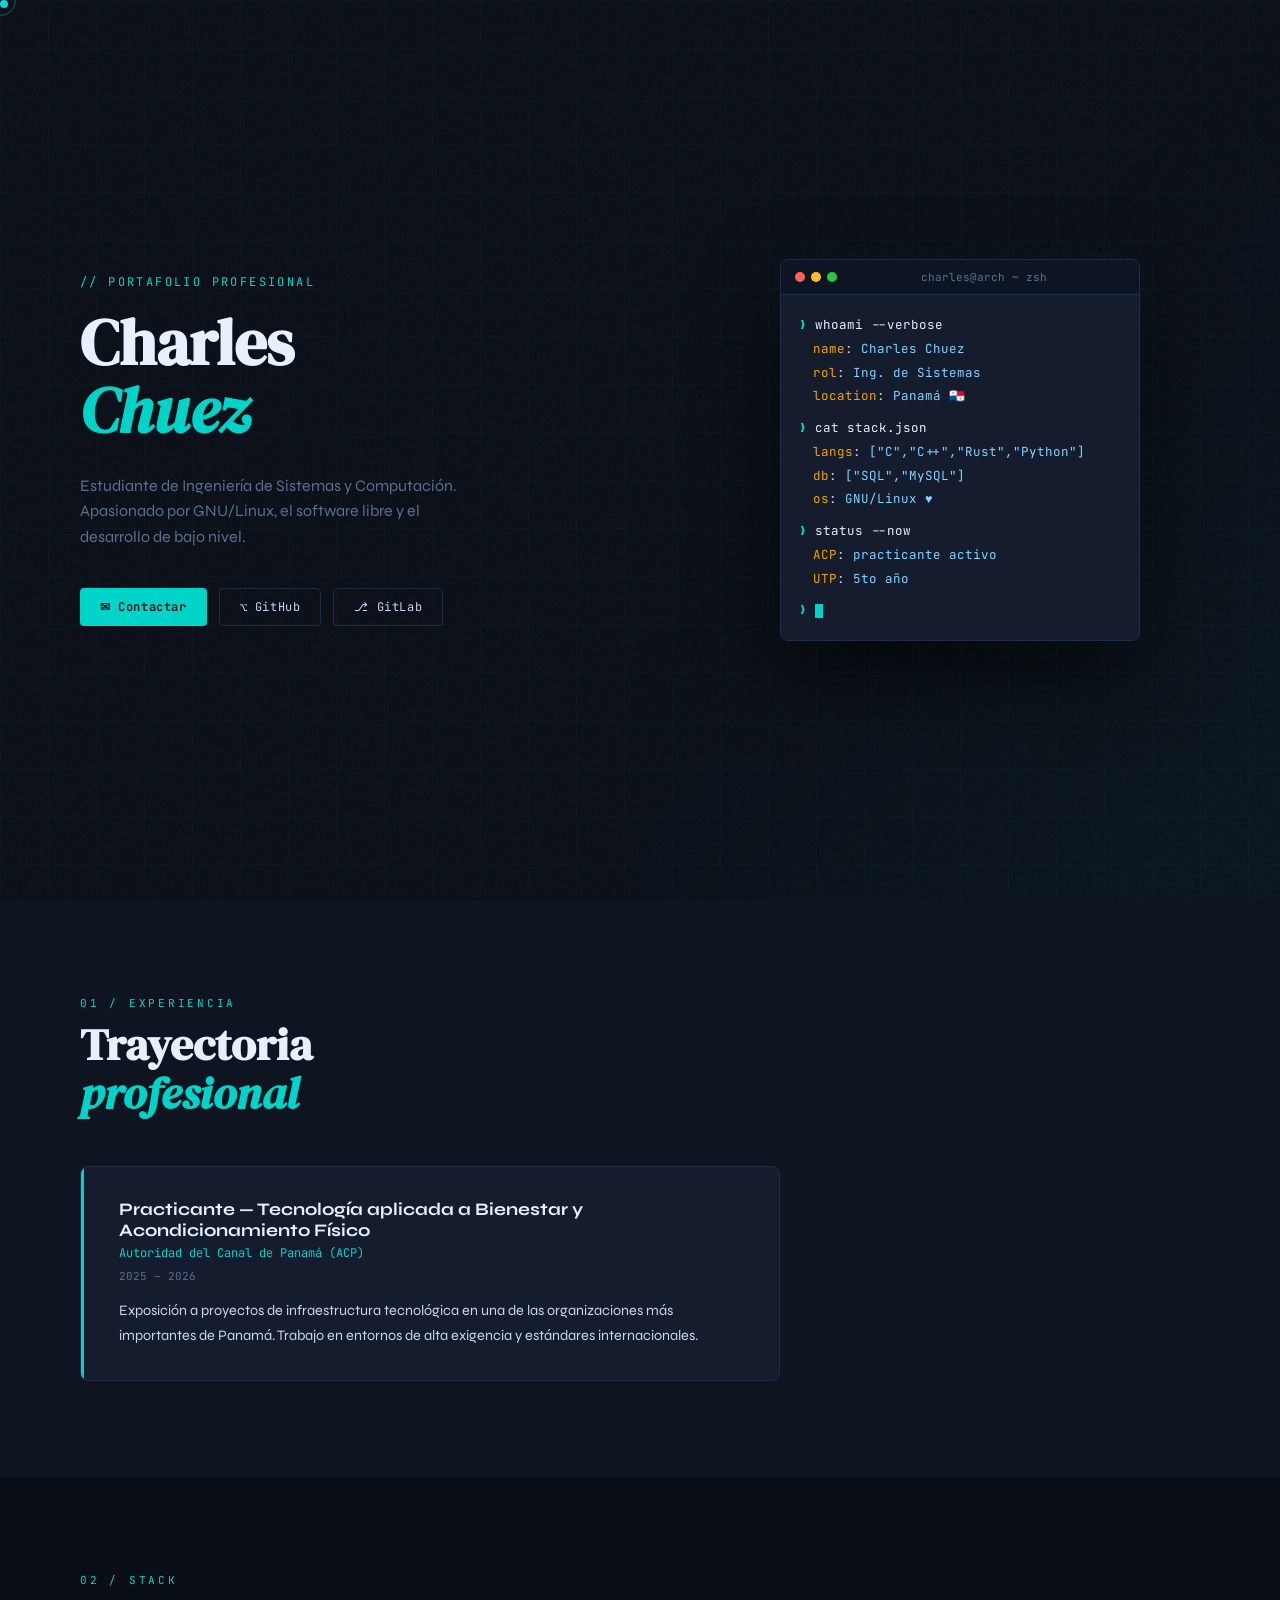
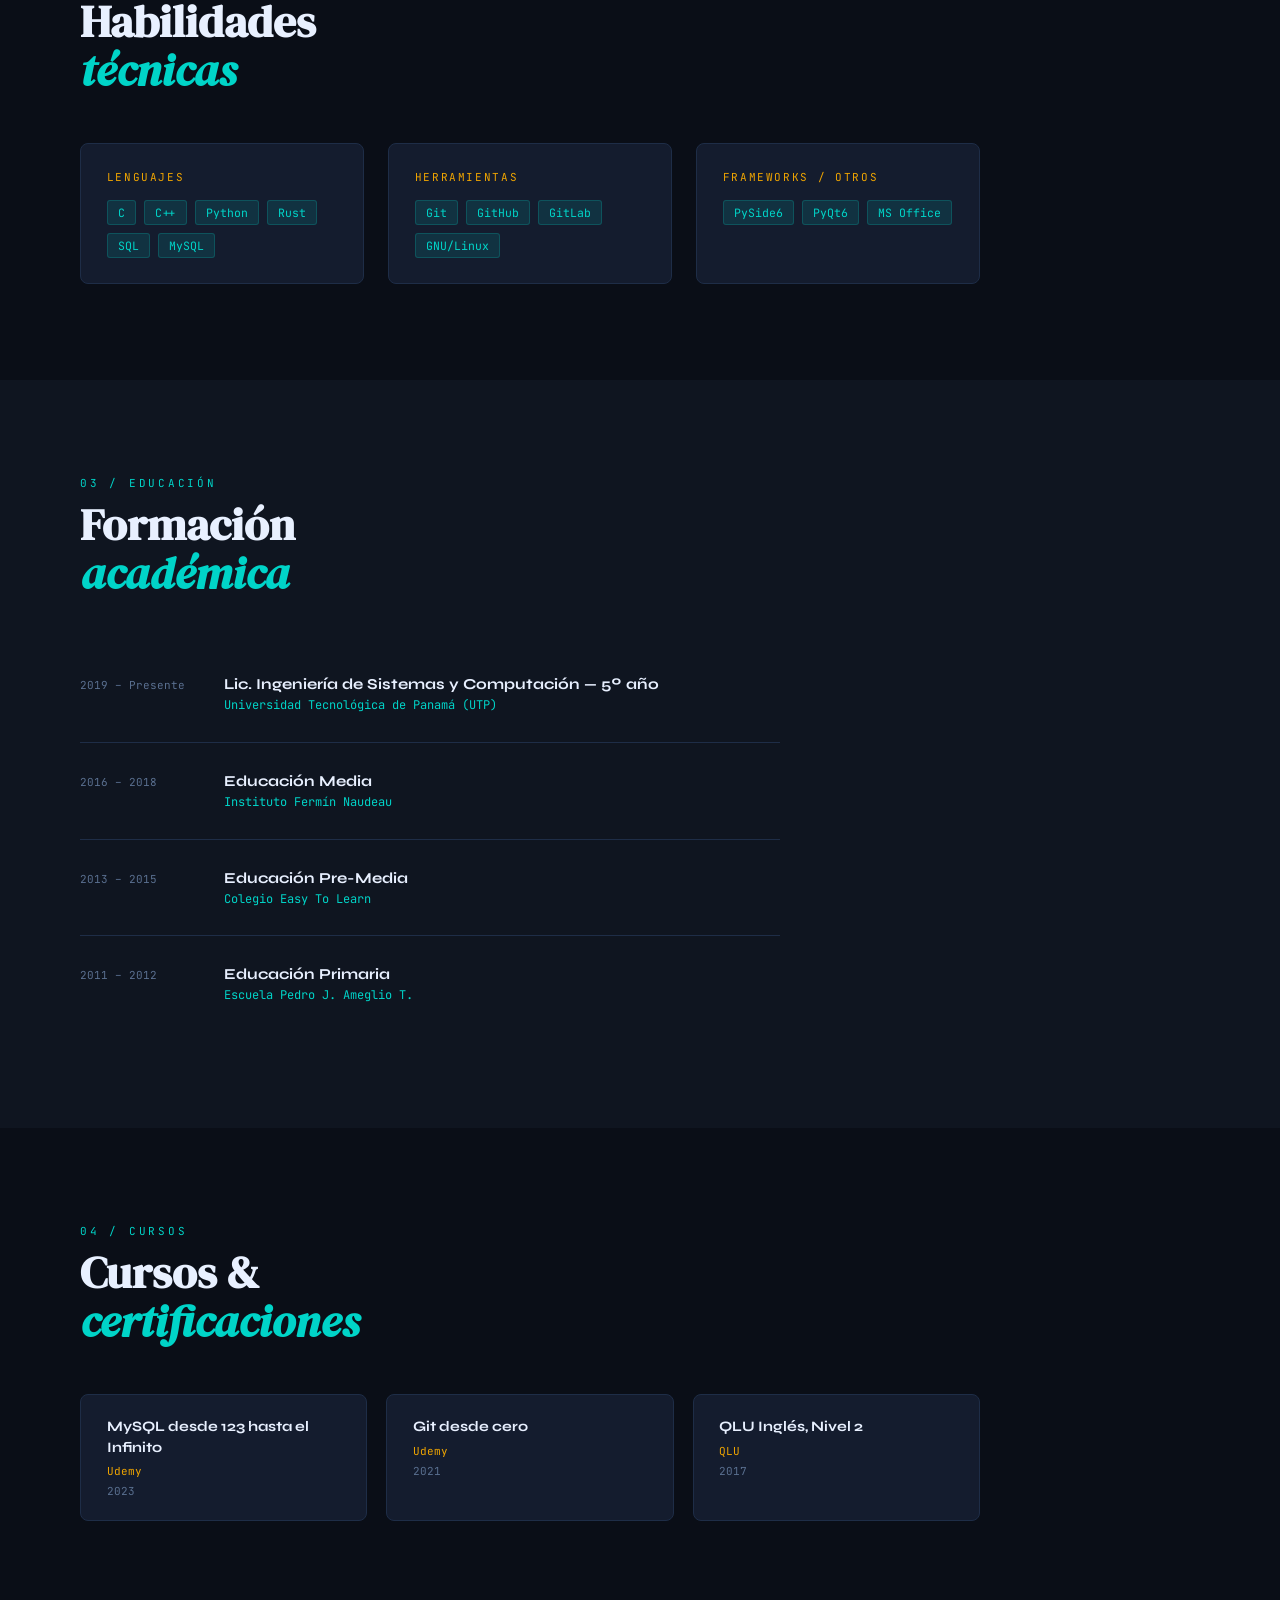
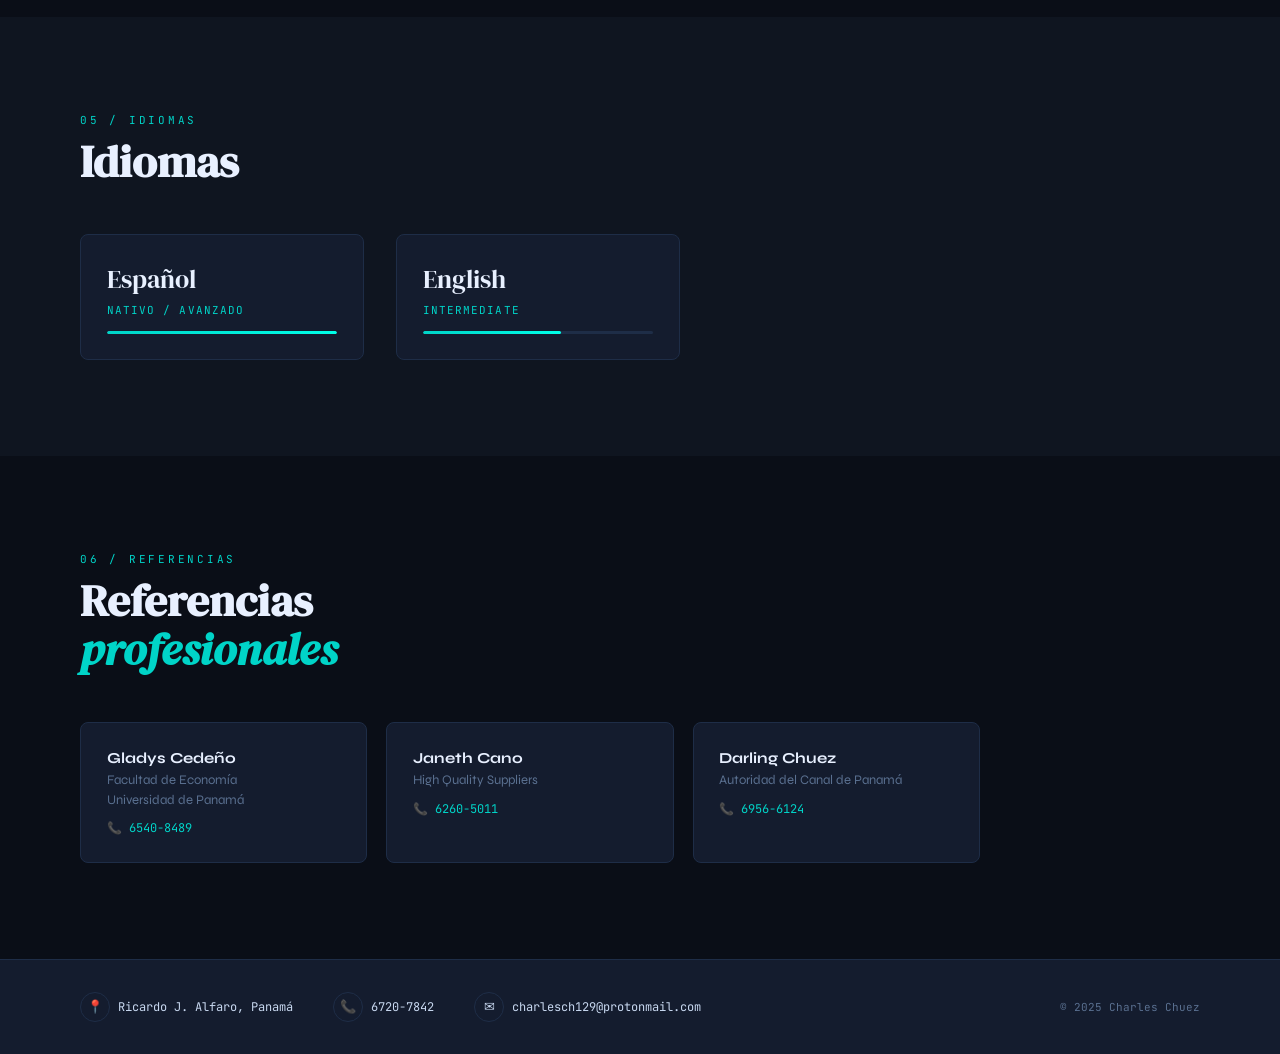
==== charles_chuez_cv.html @ bd50f066 "First commit with page completed in spanish" ====
<!DOCTYPE html>
<html lang="es">
<head>
  <meta charset="UTF-8" />
  <meta name="viewport" content="width=device-width, initial-scale=1.0"/>
  <title>Charles Chuez — Ingeniería de Sistemas</title>
  <link rel="preconnect" href="https://fonts.googleapis.com">
  <link href="https://fonts.googleapis.com/css2?family=DM+Serif+Display:ital@0;1&family=JetBrains+Mono:wght@300;400;600&family=Syne:wght@400;700;800&display=swap" rel="stylesheet">
  <style>
    :root {
      --bg: #0a0e17;
      --bg2: #0f1520;
      --surface: #141c2e;
      --border: #1e2d47;
      --cyan: #00d4c8;
      --cyan-dim: rgba(0, 212, 200, 0.12);
      --amber: #f0a500;
      --text: #c8d8f0;
      --text-dim: #5a7090;
      --white: #e8f0ff;
    }

    *, *::before, *::after { box-sizing: border-box; margin: 0; padding: 0; }

    html { scroll-behavior: smooth; }

    body {
      background: var(--bg);
      color: var(--text);
      font-family: 'Syne', sans-serif;
      overflow-x: hidden;
      cursor: none;
    }

    /* CUSTOM CURSOR */
    .cursor {
      position: fixed;
      width: 8px; height: 8px;
      background: var(--cyan);
      border-radius: 50%;
      pointer-events: none;
      z-index: 9999;
      transition: transform 0.1s;
      mix-blend-mode: screen;
    }
    .cursor-ring {
      position: fixed;
      width: 32px; height: 32px;
      border: 1px solid rgba(0,212,200,0.4);
      border-radius: 50%;
      pointer-events: none;
      z-index: 9998;
      transition: transform 0.18s ease, width 0.2s, height 0.2s;
      transform: translate(-50%, -50%);
    }

    /* NOISE OVERLAY */
    body::before {
      content: '';
      position: fixed;
      inset: 0;
      background-image: url("data:image/svg+xml,%3Csvg viewBox='0 0 256 256' xmlns='http://www.w3.org/2000/svg'%3E%3Cfilter id='noise'%3E%3CfeTurbulence type='fractalNoise' baseFrequency='0.9' numOctaves='4' stitchTiles='stitch'/%3E%3C/filter%3E%3Crect width='100%25' height='100%25' filter='url(%23noise)' opacity='0.035'/%3E%3C/svg%3E");
      pointer-events: none;
      z-index: 0;
    }

    /* GRID BG */
    body::after {
      content: '';
      position: fixed;
      inset: 0;
      background-image:
        linear-gradient(rgba(0,212,200,0.03) 1px, transparent 1px),
        linear-gradient(90deg, rgba(0,212,200,0.03) 1px, transparent 1px);
      background-size: 48px 48px;
      pointer-events: none;
      z-index: 0;
    }

    /* LAYOUT */
    .page { position: relative; z-index: 1; }

    /* HERO */
    .hero {
      min-height: 100vh;
      display: grid;
      grid-template-columns: 1fr 1fr;
      position: relative;
      overflow: hidden;
    }

    .hero-left {
      padding: 5rem 3rem 5rem 5rem;
      display: flex;
      flex-direction: column;
      justify-content: center;
      position: relative;
    }

    .hero-right {
      position: relative;
      display: flex;
      align-items: center;
      justify-content: center;
    }

    .hero-right::before {
      content: '';
      position: absolute;
      inset: 0;
      background: linear-gradient(135deg, transparent 40%, rgba(0,212,200,0.04) 100%);
    }

    /* terminal block */
    .terminal {
      width: 360px;
      background: var(--surface);
      border: 1px solid var(--border);
      border-radius: 8px;
      box-shadow: 0 32px 80px rgba(0,0,0,0.6), 0 0 40px rgba(0,212,200,0.06);
      overflow: hidden;
      animation: floatUp 0.8s ease both;
      animation-delay: 0.6s;
      opacity: 0;
    }

    @keyframes floatUp {
      from { opacity: 0; transform: translateY(24px); }
      to   { opacity: 1; transform: translateY(0); }
    }

    .terminal-bar {
      background: #0d1525;
      padding: 10px 14px;
      display: flex;
      gap: 6px;
      align-items: center;
      border-bottom: 1px solid var(--border);
    }
    .dot { width: 10px; height: 10px; border-radius: 50%; }
    .dot-r { background: #ff5f56; }
    .dot-y { background: #ffbd2e; }
    .dot-g { background: #27c93f; }
    .terminal-title {
      font-family: 'JetBrains Mono', monospace;
      font-size: 11px;
      color: var(--text-dim);
      margin-left: auto;
      margin-right: auto;
    }

    .terminal-body {
      padding: 18px;
      font-family: 'JetBrains Mono', monospace;
      font-size: 12.5px;
      line-height: 1.9;
    }

    .t-prompt { color: var(--cyan); }
    .t-cmd    { color: var(--white); }
    .t-out    { color: var(--text); padding-left: 14px; }
    .t-key    { color: var(--amber); }
    .t-val    { color: #80d4ff; }
    .t-blank  { height: 8px; }
    .blink {
      display: inline-block;
      width: 8px; height: 14px;
      background: var(--cyan);
      vertical-align: middle;
      animation: blink 1s step-end infinite;
    }
    @keyframes blink { 50% { opacity: 0; } }

    /* HERO TEXT */
    .eyebrow {
      font-family: 'JetBrains Mono', monospace;
      font-size: 12px;
      letter-spacing: 0.2em;
      color: var(--cyan);
      text-transform: uppercase;
      margin-bottom: 1.2rem;
      opacity: 0;
      animation: fadeIn 0.6s ease both;
      animation-delay: 0.1s;
    }

    @keyframes fadeIn {
      from { opacity: 0; transform: translateY(10px); }
      to   { opacity: 1; transform: translateY(0); }
    }

    h1 {
      font-family: 'DM Serif Display', serif;
      font-size: clamp(3.2rem, 5vw, 5rem);
      line-height: 1.05;
      color: var(--white);
      margin-bottom: 0.4rem;
      opacity: 0;
      animation: fadeIn 0.6s ease both;
      animation-delay: 0.2s;
    }

    h1 em {
      font-style: italic;
      color: var(--cyan);
    }

    .hero-tagline {
      font-size: 1rem;
      color: var(--text-dim);
      margin: 1.4rem 0 2.4rem;
      line-height: 1.6;
      max-width: 380px;
      opacity: 0;
      animation: fadeIn 0.6s ease both;
      animation-delay: 0.35s;
    }

    .hero-links {
      display: flex;
      gap: 12px;
      flex-wrap: wrap;
      opacity: 0;
      animation: fadeIn 0.6s ease both;
      animation-delay: 0.5s;
    }

    .btn {
      display: inline-flex;
      align-items: center;
      gap: 7px;
      padding: 10px 20px;
      border-radius: 4px;
      font-family: 'JetBrains Mono', monospace;
      font-size: 12px;
      letter-spacing: 0.05em;
      text-decoration: none;
      transition: all 0.2s;
    }

    .btn-primary {
      background: var(--cyan);
      color: var(--bg);
      font-weight: 600;
    }
    .btn-primary:hover { background: #00ffe8; box-shadow: 0 0 20px rgba(0,212,200,0.4); }

    .btn-ghost {
      border: 1px solid var(--border);
      color: var(--text);
    }
    .btn-ghost:hover { border-color: var(--cyan); color: var(--cyan); }

    /* DIAGONAL DIVIDER */
    .divider {
      width: 100%;
      height: 80px;
      overflow: hidden;
      position: relative;
      z-index: 1;
    }
    .divider svg { display: block; width: 100%; height: 100%; }

    /* SECTIONS */
    section {
      padding: 6rem 5rem;
      position: relative;
      z-index: 1;
    }

    .section-label {
      font-family: 'JetBrains Mono', monospace;
      font-size: 11px;
      letter-spacing: 0.25em;
      color: var(--cyan);
      text-transform: uppercase;
      margin-bottom: 0.6rem;
    }

    .section-title {
      font-family: 'DM Serif Display', serif;
      font-size: clamp(2rem, 3.5vw, 2.8rem);
      color: var(--white);
      margin-bottom: 3rem;
      line-height: 1.1;
    }

    /* EXPERIENCE */
    #experiencia { background: var(--bg2); }

    .exp-card {
      border: 1px solid var(--border);
      border-radius: 8px;
      padding: 2rem 2.4rem;
      background: var(--surface);
      position: relative;
      overflow: hidden;
      transition: border-color 0.3s, transform 0.3s;
      max-width: 700px;
    }
    .exp-card::before {
      content: '';
      position: absolute;
      left: 0; top: 0; bottom: 0;
      width: 3px;
      background: var(--cyan);
    }
    .exp-card:hover {
      border-color: var(--cyan);
      transform: translateX(4px);
    }
    .exp-role {
      font-family: 'Syne', sans-serif;
      font-weight: 700;
      font-size: 1.1rem;
      color: var(--white);
      margin-bottom: 4px;
    }
    .exp-company {
      font-family: 'JetBrains Mono', monospace;
      font-size: 12px;
      color: var(--cyan);
      margin-bottom: 8px;
    }
    .exp-date {
      font-family: 'JetBrains Mono', monospace;
      font-size: 11px;
      color: var(--text-dim);
      margin-bottom: 1rem;
    }
    .exp-desc {
      font-size: 0.9rem;
      color: var(--text);
      line-height: 1.7;
    }

    /* SKILLS */
    #habilidades { background: var(--bg); }

    .skills-grid {
      display: grid;
      grid-template-columns: repeat(3, 1fr);
      gap: 1.5rem;
      max-width: 900px;
    }

    .skill-group {
      border: 1px solid var(--border);
      border-radius: 8px;
      padding: 1.6rem;
      background: var(--surface);
      transition: border-color 0.3s;
    }
    .skill-group:hover { border-color: var(--cyan); }

    .skill-group-title {
      font-family: 'JetBrains Mono', monospace;
      font-size: 11px;
      letter-spacing: 0.15em;
      color: var(--amber);
      text-transform: uppercase;
      margin-bottom: 1rem;
    }

    .skill-tags {
      display: flex;
      flex-wrap: wrap;
      gap: 8px;
    }

    .tag {
      font-family: 'JetBrains Mono', monospace;
      font-size: 11.5px;
      padding: 4px 10px;
      background: var(--cyan-dim);
      border: 1px solid rgba(0,212,200,0.2);
      border-radius: 3px;
      color: var(--cyan);
    }

    /* FORMACION */
    #formacion { background: var(--bg2); }

    .edu-timeline { max-width: 700px; }

    .edu-item {
      display: grid;
      grid-template-columns: 120px 1fr;
      gap: 1.5rem;
      padding: 1.8rem 0;
      border-bottom: 1px solid var(--border);
      align-items: start;
    }
    .edu-item:last-child { border-bottom: none; }

    .edu-year {
      font-family: 'JetBrains Mono', monospace;
      font-size: 11px;
      color: var(--text-dim);
      padding-top: 3px;
    }

    .edu-degree {
      font-weight: 700;
      color: var(--white);
      font-size: 0.95rem;
      margin-bottom: 4px;
    }

    .edu-school {
      font-family: 'JetBrains Mono', monospace;
      font-size: 12px;
      color: var(--cyan);
    }

    /* CERTS */
    #certificaciones { background: var(--bg); }

    .certs-grid {
      display: grid;
      grid-template-columns: repeat(auto-fill, minmax(260px, 1fr));
      gap: 1.2rem;
      max-width: 900px;
    }

    .cert-card {
      padding: 1.4rem 1.6rem;
      border: 1px solid var(--border);
      border-radius: 8px;
      background: var(--surface);
      display: flex;
      flex-direction: column;
      gap: 6px;
      transition: border-color 0.3s, transform 0.2s;
    }
    .cert-card:hover { border-color: var(--amber); transform: translateY(-3px); }

    .cert-name {
      font-size: 0.9rem;
      color: var(--white);
      font-weight: 700;
      line-height: 1.4;
    }
    .cert-platform {
      font-family: 'JetBrains Mono', monospace;
      font-size: 11px;
      color: var(--amber);
    }
    .cert-year {
      font-family: 'JetBrains Mono', monospace;
      font-size: 11px;
      color: var(--text-dim);
    }

    /* IDIOMAS */
    #idiomas { background: var(--bg2); }

    .lang-grid {
      display: flex;
      gap: 2rem;
      max-width: 600px;
    }

    .lang-item {
      flex: 1;
      border: 1px solid var(--border);
      border-radius: 8px;
      padding: 1.6rem;
      background: var(--surface);
    }

    .lang-name {
      font-family: 'DM Serif Display', serif;
      font-size: 1.6rem;
      color: var(--white);
      margin-bottom: 6px;
    }

    .lang-level {
      font-family: 'JetBrains Mono', monospace;
      font-size: 11px;
      color: var(--cyan);
      text-transform: uppercase;
      letter-spacing: 0.1em;
    }

    .lang-bar {
      margin-top: 14px;
      height: 3px;
      background: var(--border);
      border-radius: 2px;
      overflow: hidden;
    }
    .lang-fill {
      height: 100%;
      background: linear-gradient(90deg, var(--cyan), #00ffe8);
      border-radius: 2px;
      transition: width 1.2s cubic-bezier(0.4,0,0.2,1);
    }

    /* REFERENCIAS */
    #referencias { background: var(--bg); }

    .refs-grid {
      display: grid;
      grid-template-columns: repeat(3, 1fr);
      gap: 1.2rem;
      max-width: 900px;
    }

    .ref-card {
      padding: 1.6rem;
      border: 1px solid var(--border);
      border-radius: 8px;
      background: var(--surface);
    }

    .ref-name {
      font-weight: 700;
      color: var(--white);
      font-size: 0.95rem;
      margin-bottom: 4px;
    }
    .ref-org {
      font-size: 0.82rem;
      color: var(--text-dim);
      line-height: 1.5;
      margin-bottom: 10px;
    }
    .ref-phone {
      font-family: 'JetBrains Mono', monospace;
      font-size: 12px;
      color: var(--cyan);
    }

    /* CONTACT BAR */
    .contact-bar {
      background: var(--surface);
      border-top: 1px solid var(--border);
      padding: 2rem 5rem;
      display: flex;
      align-items: center;
      justify-content: space-between;
      flex-wrap: wrap;
      gap: 1rem;
      position: relative;
      z-index: 1;
    }

    .contact-items {
      display: flex;
      gap: 2.5rem;
      flex-wrap: wrap;
    }

    .contact-item {
      display: flex;
      align-items: center;
      gap: 8px;
    }
    .contact-icon {
      width: 30px; height: 30px;
      border: 1px solid var(--border);
      border-radius: 50%;
      display: flex; align-items: center; justify-content: center;
      font-size: 13px;
    }
    .contact-text {
      font-family: 'JetBrains Mono', monospace;
      font-size: 12px;
      color: var(--text);
    }
    .contact-text a {
      color: inherit;
      text-decoration: none;
    }
    .contact-text a:hover { color: var(--cyan); }

    .copy {
      font-family: 'JetBrains Mono', monospace;
      font-size: 11px;
      color: var(--text-dim);
    }

    /* SCROLL ANIMATION */
    .reveal {
      opacity: 0;
      transform: translateY(24px);
      transition: opacity 0.6s ease, transform 0.6s ease;
    }
    .reveal.visible {
      opacity: 1;
      transform: none;
    }

    /* RESPONSIVE */
    @media (max-width: 900px) {
      .hero { grid-template-columns: 1fr; }
      .hero-right { display: none; }
      .hero-left { padding: 5rem 2rem; }
      section { padding: 4rem 2rem; }
      .skills-grid { grid-template-columns: 1fr 1fr; }
      .refs-grid { grid-template-columns: 1fr; }
      .contact-bar { padding: 2rem; }
    }
    @media (max-width: 600px) {
      .skills-grid { grid-template-columns: 1fr; }
      .lang-grid { flex-direction: column; }
      .edu-item { grid-template-columns: 1fr; gap: 0.5rem; }
    }
  </style>
</head>
<body>
  <div class="cursor" id="cursor"></div>
  <div class="cursor-ring" id="cursorRing"></div>

  <div class="page">

    <!-- HERO -->
    <div class="hero">
      <div class="hero-left">
        <p class="eyebrow">// portafolio profesional</p>
        <h1>Charles<br><em>Chuez</em></h1>
        <p class="hero-tagline">
          Estudiante de Ingeniería de Sistemas y Computación.
          Apasionado por GNU/Linux, el software libre y el desarrollo de bajo nivel.
        </p>
        <div class="hero-links">
          <a href="mailto:charlesch129@protonmail.com" class="btn btn-primary">✉ Contactar</a>
          <a href="https://github.com/Phoenix1209" target="_blank" class="btn btn-ghost">⌥ GitHub</a>
          <a href="https://gitlab.com/Phoenix1209" target="_blank" class="btn btn-ghost">⎇ GitLab</a>
        </div>
      </div>
      <div class="hero-right">
        <div class="terminal">
          <div class="terminal-bar">
            <span class="dot dot-r"></span>
            <span class="dot dot-y"></span>
            <span class="dot dot-g"></span>
            <span class="terminal-title">charles@arch ~ zsh</span>
          </div>
          <div class="terminal-body">
            <div><span class="t-prompt">❯ </span><span class="t-cmd">whoami --verbose</span></div>
            <div class="t-out"><span class="t-key">name</span>: <span class="t-val">Charles Chuez</span></div>
            <div class="t-out"><span class="t-key">rol</span>: <span class="t-val">Ing. de Sistemas</span></div>
            <div class="t-out"><span class="t-key">location</span>: <span class="t-val">Panamá 🇵🇦</span></div>
            <div class="t-blank"></div>
            <div><span class="t-prompt">❯ </span><span class="t-cmd">cat stack.json</span></div>
            <div class="t-out"><span class="t-key">langs</span>: <span class="t-val">["C","C++","Rust","Python"]</span></div>
            <div class="t-out"><span class="t-key">db</span>: <span class="t-val">["SQL","MySQL"]</span></div>
            <div class="t-out"><span class="t-key">os</span>: <span class="t-val">GNU/Linux ♥</span></div>
            <div class="t-blank"></div>
            <div><span class="t-prompt">❯ </span><span class="t-cmd">status --now</span></div>
            <div class="t-out"><span class="t-key">ACP</span>: <span class="t-val">practicante activo</span></div>
            <div class="t-out"><span class="t-key">UTP</span>: <span class="t-val">5to año</span></div>
            <div class="t-blank"></div>
            <div><span class="t-prompt">❯ </span><span class="blink"></span></div>
          </div>
        </div>
      </div>
    </div>

    <!-- EXPERIENCIA -->
    <section id="experiencia">
      <p class="section-label reveal">01 / Experiencia</p>
      <h2 class="section-title reveal">Trayectoria<br><em style="font-family:'DM Serif Display',serif;font-style:italic;color:var(--cyan)">profesional</em></h2>
      <div class="exp-card reveal">
        <div class="exp-role">Practicante — Tecnología aplicada a Bienestar y Acondicionamiento Físico</div>
        <div class="exp-company">Autoridad del Canal de Panamá (ACP)</div>
        <div class="exp-date">2025 – 2026</div>
        <div class="exp-desc">
          Exposición a proyectos de infraestructura tecnológica en una de las organizaciones más importantes de Panamá. Trabajo en entornos de alta exigencia y estándares internacionales.
        </div>
      </div>
    </section>

    <!-- HABILIDADES -->
    <section id="habilidades">
      <p class="section-label reveal">02 / Stack</p>
      <h2 class="section-title reveal">Habilidades<br><em style="font-family:'DM Serif Display',serif;font-style:italic;color:var(--cyan)">técnicas</em></h2>
      <div class="skills-grid">
        <div class="skill-group reveal">
          <div class="skill-group-title">Lenguajes</div>
          <div class="skill-tags">
            <span class="tag">C</span>
            <span class="tag">C++</span>
            <span class="tag">Python</span>
            <span class="tag">Rust</span>
            <span class="tag">SQL</span>
            <span class="tag">MySQL</span>
          </div>
        </div>
        <div class="skill-group reveal" style="transition-delay:0.1s">
          <div class="skill-group-title">Herramientas</div>
          <div class="skill-tags">
            <span class="tag">Git</span>
            <span class="tag">GitHub</span>
            <span class="tag">GitLab</span>
            <span class="tag">GNU/Linux</span>
          </div>
        </div>
        <div class="skill-group reveal" style="transition-delay:0.2s">
          <div class="skill-group-title">Frameworks / Otros</div>
          <div class="skill-tags">
            <span class="tag">PySide6</span>
            <span class="tag">PyQt6</span>
            <span class="tag">MS Office</span>
          </div>
        </div>
      </div>
    </section>

    <!-- FORMACION -->
    <section id="formacion">
      <p class="section-label reveal">03 / Educación</p>
      <h2 class="section-title reveal">Formación<br><em style="font-family:'DM Serif Display',serif;font-style:italic;color:var(--cyan)">académica</em></h2>
      <div class="edu-timeline">
        <div class="edu-item reveal">
          <div class="edu-year">2019 – Presente</div>
          <div>
            <div class="edu-degree">Lic. Ingeniería de Sistemas y Computación — 5º año</div>
            <div class="edu-school">Universidad Tecnológica de Panamá (UTP)</div>
          </div>
        </div>
        <div class="edu-item reveal">
          <div class="edu-year">2016 – 2018</div>
          <div>
            <div class="edu-degree">Educación Media</div>
            <div class="edu-school">Instituto Fermín Naudeau</div>
          </div>
        </div>
        <div class="edu-item reveal">
          <div class="edu-year">2013 – 2015</div>
          <div>
            <div class="edu-degree">Educación Pre-Media</div>
            <div class="edu-school">Colegio Easy To Learn</div>
          </div>
        </div>
        <div class="edu-item reveal">
          <div class="edu-year">2011 – 2012</div>
          <div>
            <div class="edu-degree">Educación Primaria</div>
            <div class="edu-school">Escuela Pedro J. Ameglio T.</div>
          </div>
        </div>
      </div>
    </section>

    <!-- CERTIFICACIONES -->
    <section id="certificaciones">
      <p class="section-label reveal">04 / Cursos</p>
      <h2 class="section-title reveal">Cursos &<br><em style="font-family:'DM Serif Display',serif;font-style:italic;color:var(--cyan)">certificaciones</em></h2>
      <div class="certs-grid">
        <div class="cert-card reveal">
          <div class="cert-name">MySQL desde 123 hasta el Infinito</div>
          <div class="cert-platform">Udemy</div>
          <div class="cert-year">2023</div>
        </div>
        <div class="cert-card reveal" style="transition-delay:0.1s">
          <div class="cert-name">Git desde cero</div>
          <div class="cert-platform">Udemy</div>
          <div class="cert-year">2021</div>
        </div>
        <div class="cert-card reveal" style="transition-delay:0.2s">
          <div class="cert-name">QLU Inglés, Nivel 2</div>
          <div class="cert-platform">QLU</div>
          <div class="cert-year">2017</div>
        </div>
      </div>
    </section>

    <!-- IDIOMAS -->
    <section id="idiomas">
      <p class="section-label reveal">05 / Idiomas</p>
      <h2 class="section-title reveal">Idiomas</h2>
      <div class="lang-grid">
        <div class="lang-item reveal">
          <div class="lang-name">Español</div>
          <div class="lang-level">Nativo / Avanzado</div>
          <div class="lang-bar"><div class="lang-fill" data-width="100%" style="width:0"></div></div>
        </div>
        <div class="lang-item reveal">
          <div class="lang-name">English</div>
          <div class="lang-level">Intermediate</div>
          <div class="lang-bar"><div class="lang-fill" data-width="60%" style="width:0"></div></div>
        </div>
      </div>
    </section>

    <!-- REFERENCIAS -->
    <section id="referencias">
      <p class="section-label reveal">06 / Referencias</p>
      <h2 class="section-title reveal">Referencias<br><em style="font-family:'DM Serif Display',serif;font-style:italic;color:var(--cyan)">profesionales</em></h2>
      <div class="refs-grid">
        <div class="ref-card reveal">
          <div class="ref-name">Gladys Cedeño</div>
          <div class="ref-org">Facultad de Economía<br>Universidad de Panamá</div>
          <div class="ref-phone">📞 6540-8489</div>
        </div>
        <div class="ref-card reveal" style="transition-delay:0.1s">
          <div class="ref-name">Janeth Cano</div>
          <div class="ref-org">High Quality Suppliers</div>
          <div class="ref-phone">📞 6260-5011</div>
        </div>
        <div class="ref-card reveal" style="transition-delay:0.2s">
          <div class="ref-name">Darling Chuez</div>
          <div class="ref-org">Autoridad del Canal de Panamá</div>
          <div class="ref-phone">📞 6956-6124</div>
        </div>
      </div>
    </section>

    <!-- CONTACT BAR -->
    <footer class="contact-bar">
      <div class="contact-items">
        <div class="contact-item">
          <div class="contact-icon">📍</div>
          <div class="contact-text">Ricardo J. Alfaro, Panamá</div>
        </div>
        <div class="contact-item">
          <div class="contact-icon">📞</div>
          <div class="contact-text">6720-7842</div>
        </div>
        <div class="contact-item">
          <div class="contact-icon">✉</div>
          <div class="contact-text"><a href="mailto:charlesch129@protonmail.com">charlesch129@protonmail.com</a></div>
        </div>
      </div>
      <div class="copy">© 2025 Charles Chuez</div>
    </footer>
  </div>

  <script>
    // Custom cursor
    const cursor = document.getElementById('cursor');
    const ring = document.getElementById('cursorRing');
    let mx = 0, my = 0, rx = 0, ry = 0;
    document.addEventListener('mousemove', e => {
      mx = e.clientX; my = e.clientY;
      cursor.style.left = mx - 4 + 'px';
      cursor.style.top  = my - 4 + 'px';
    });
    function animRing() {
      rx += (mx - rx) * 0.15;
      ry += (my - ry) * 0.15;
      ring.style.left = rx + 'px';
      ring.style.top  = ry + 'px';
      requestAnimationFrame(animRing);
    }
    animRing();

    // Scroll reveal
    const reveals = document.querySelectorAll('.reveal');
    const obs = new IntersectionObserver(entries => {
      entries.forEach(e => {
        if (e.isIntersecting) {
          e.target.classList.add('visible');
          // animate language bars
          const fill = e.target.querySelector('.lang-fill');
          if (fill) setTimeout(() => fill.style.width = fill.dataset.width, 200);
        }
      });
    }, { threshold: 0.15 });
    reveals.forEach(r => obs.observe(r));

    // Also trigger lang bars already visible
    document.querySelectorAll('.lang-fill').forEach(f => {
      const item = f.closest('.lang-item');
      if (item && item.classList.contains('visible')) {
        f.style.width = f.dataset.width;
      }
    });
  </script>
</body>
</html>
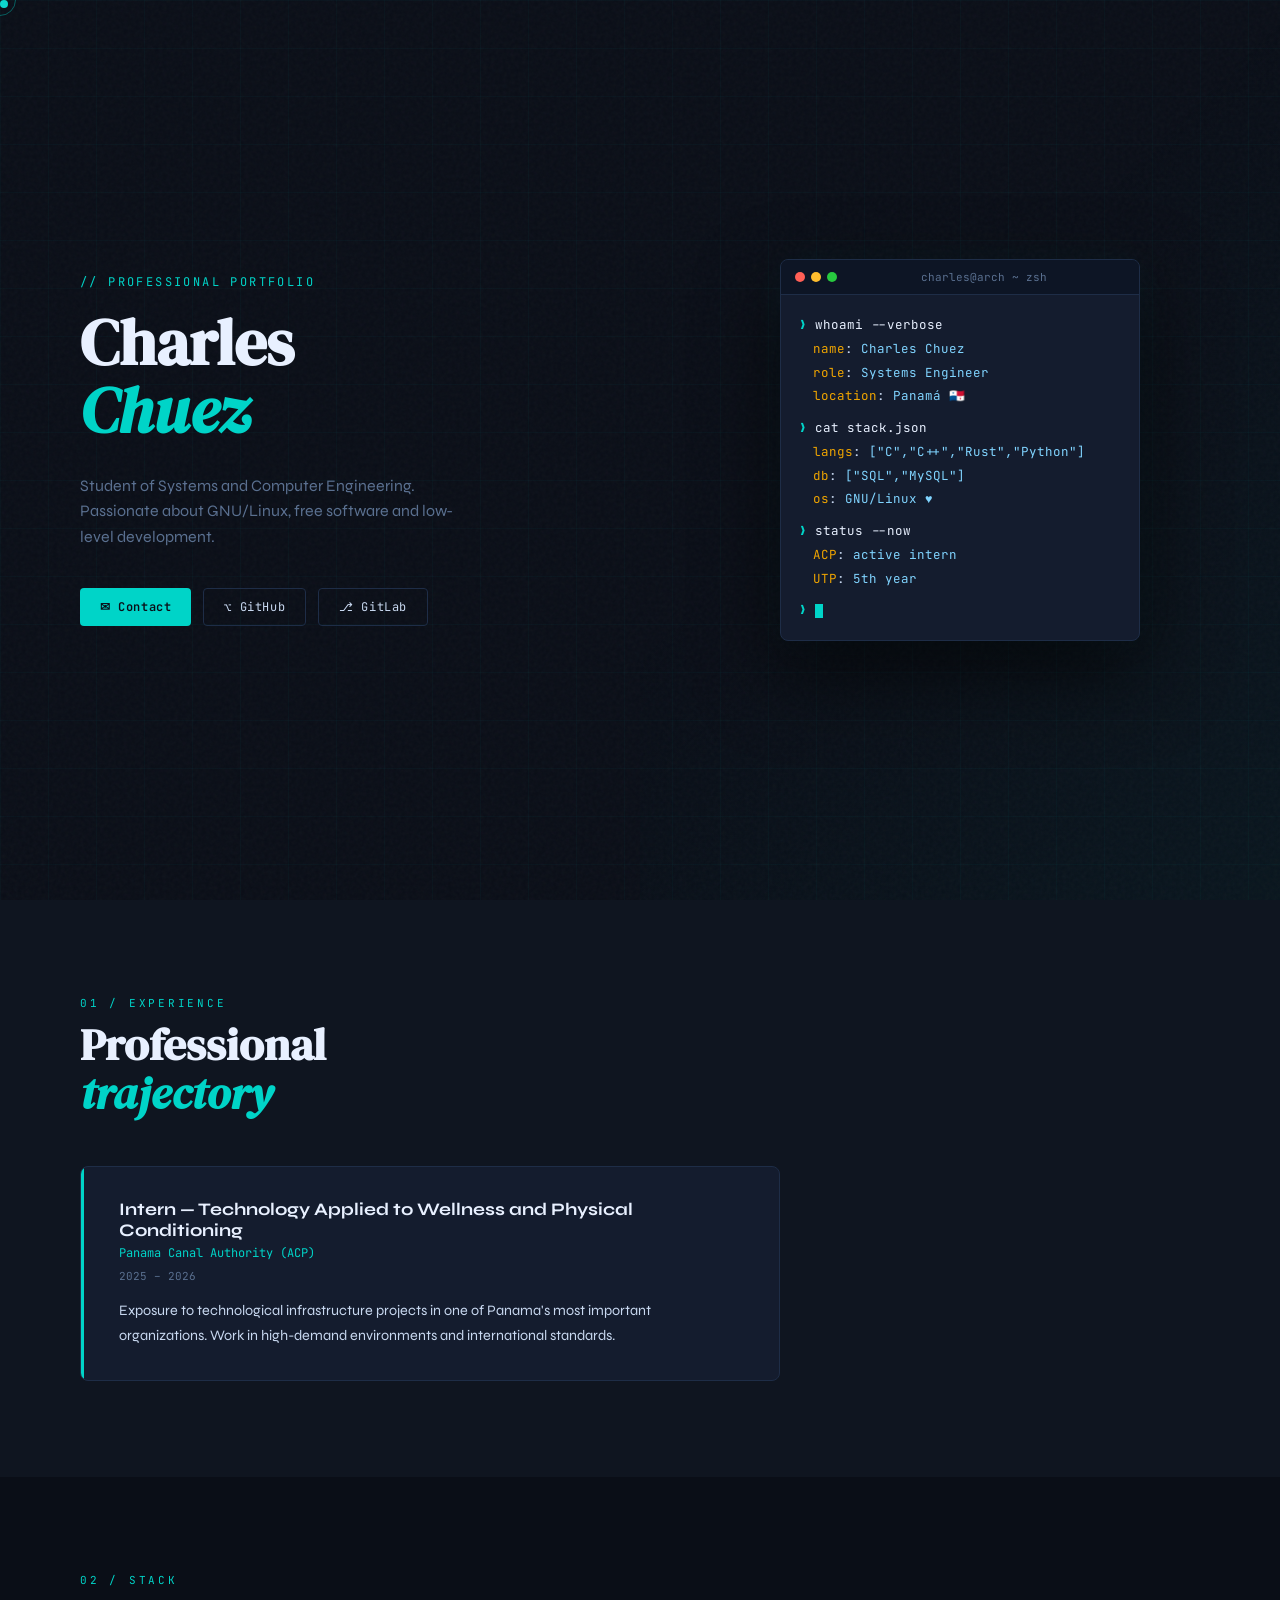
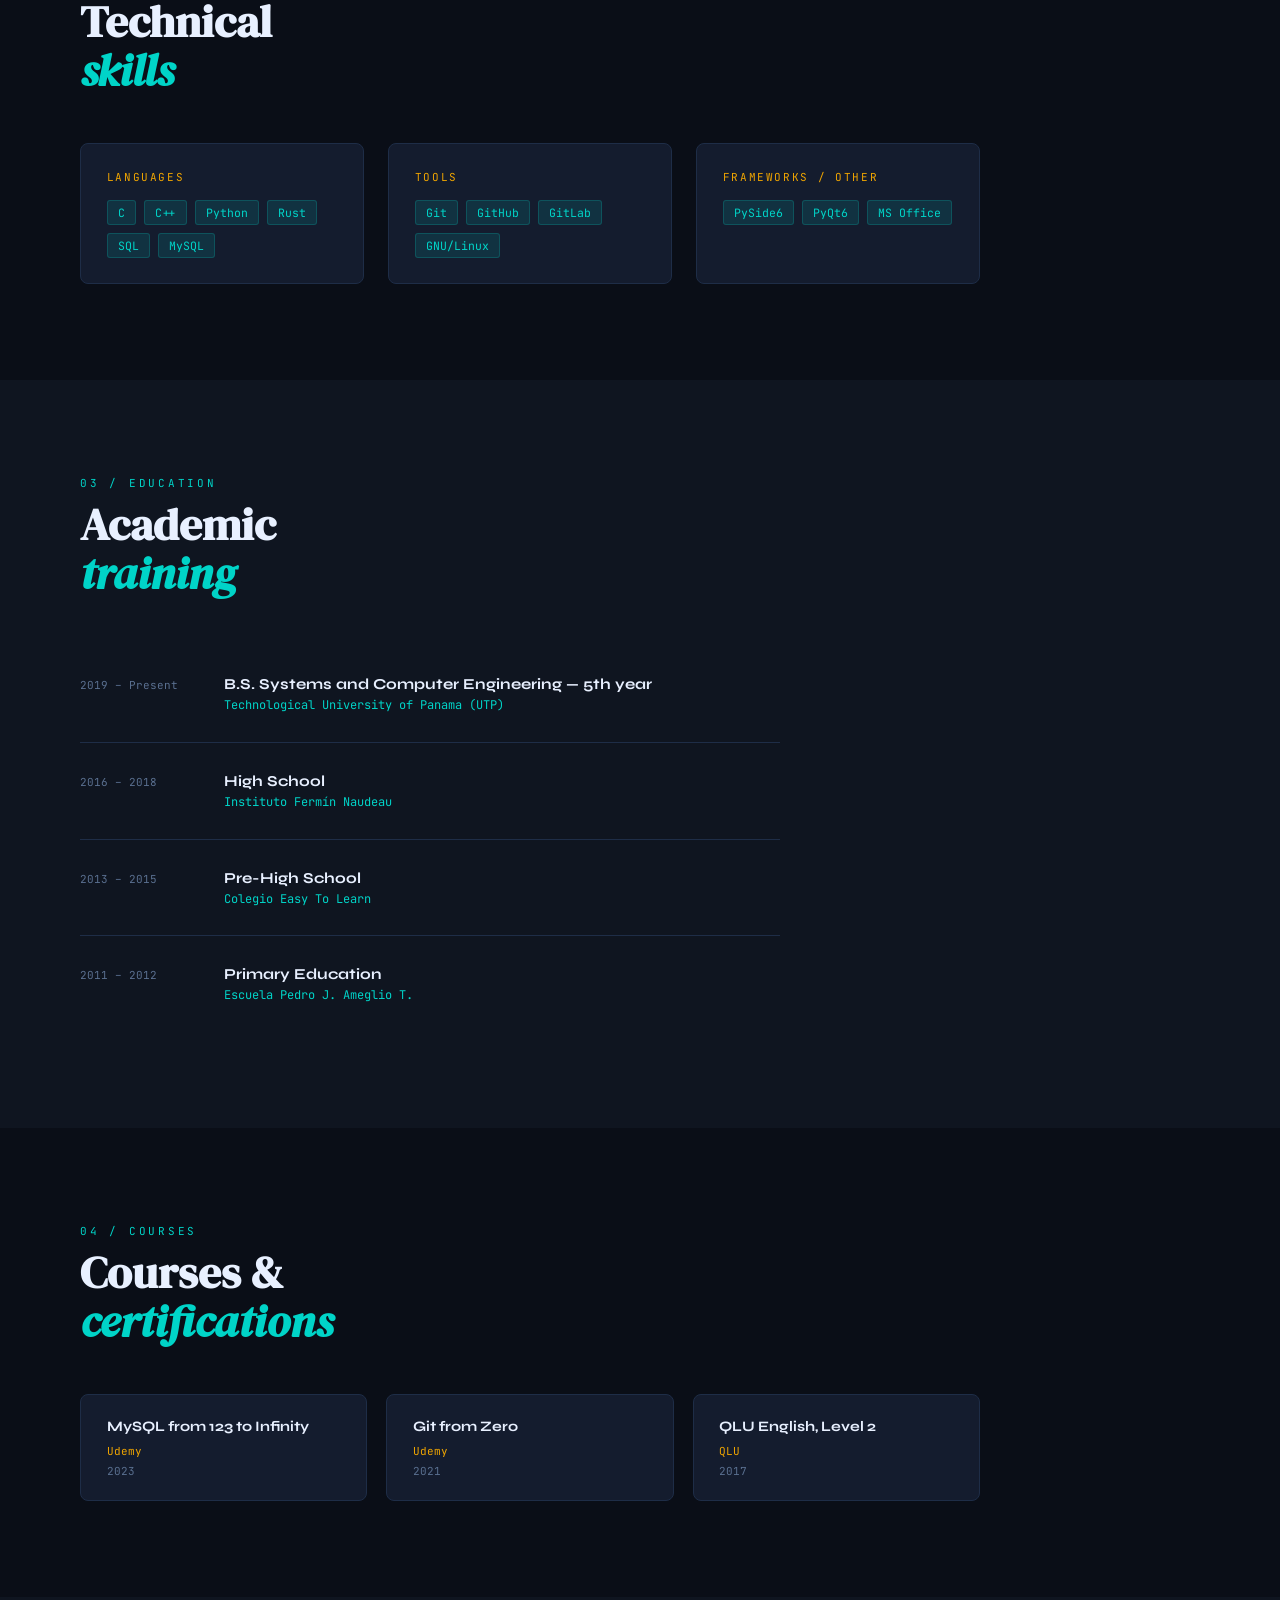
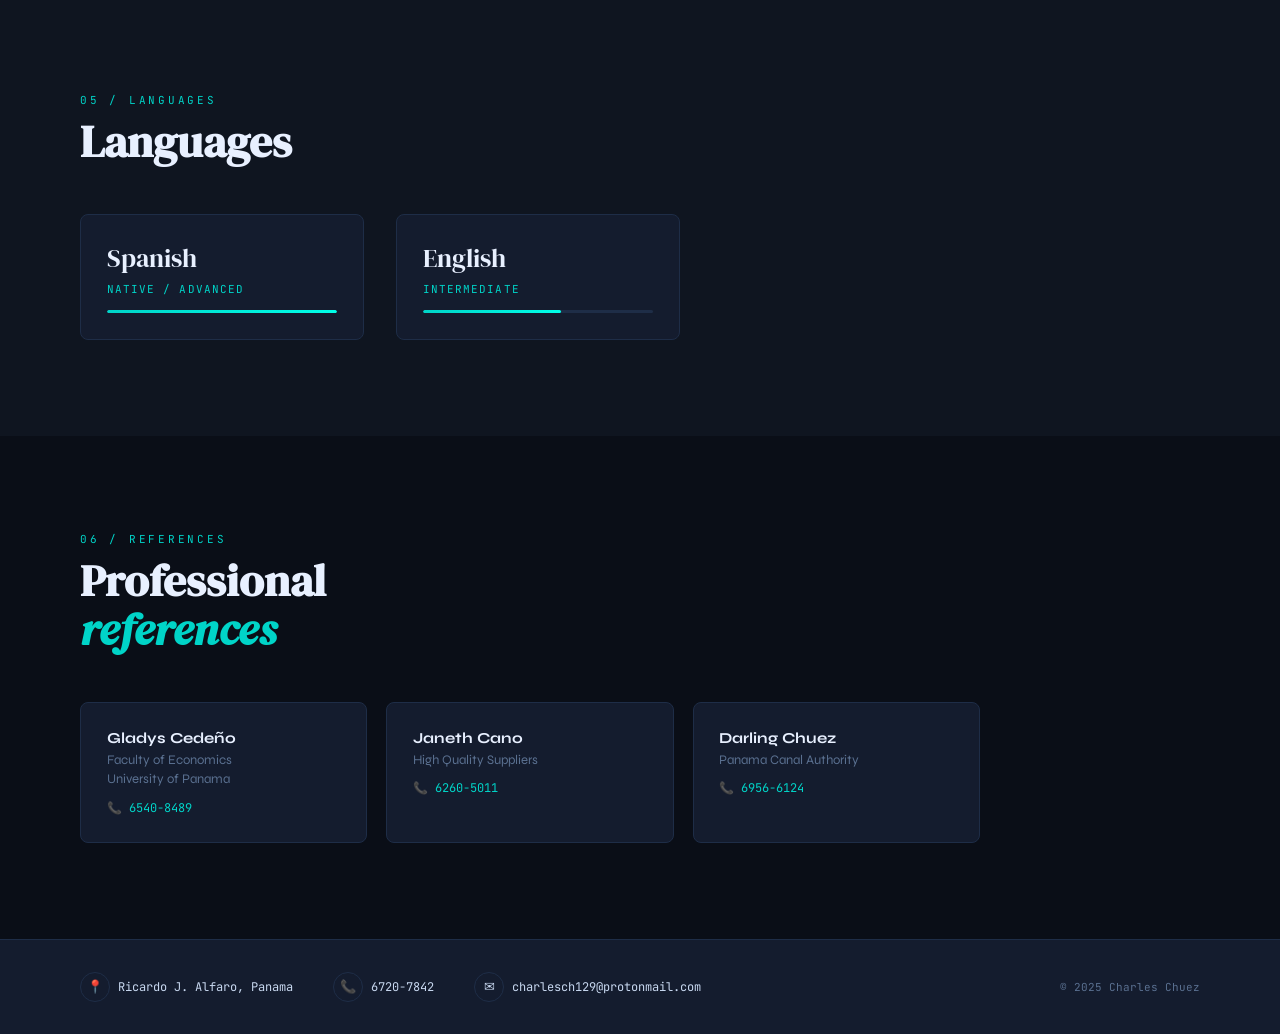
==== commit 0cebad36: "Translated to English" ====
--- a/charles_chuez_cv.html
+++ b/charles_chuez_cv.html
@@ -1,9 +1,9 @@
 <!DOCTYPE html>
-<html lang="es">
+<html lang="en">
 <head>
   <meta charset="UTF-8" />
   <meta name="viewport" content="width=device-width, initial-scale=1.0"/>
-  <title>Charles Chuez — Ingeniería de Sistemas</title>
+  <title>Charles Chuez — Systems Engineering</title>
   <link rel="preconnect" href="https://fonts.googleapis.com">
   <link href="https://fonts.googleapis.com/css2?family=DM+Serif+Display:ital@0;1&family=JetBrains+Mono:wght@300;400;600&family=Syne:wght@400;700;800&display=swap" rel="stylesheet">
   <style>
@@ -619,14 +619,14 @@
     <!-- HERO -->
     <div class="hero">
       <div class="hero-left">
-        <p class="eyebrow">// portafolio profesional</p>
+        <p class="eyebrow">// professional portfolio</p>
         <h1>Charles<br><em>Chuez</em></h1>
         <p class="hero-tagline">
-          Estudiante de Ingeniería de Sistemas y Computación.
-          Apasionado por GNU/Linux, el software libre y el desarrollo de bajo nivel.
+          Student of Systems and Computer Engineering.
+          Passionate about GNU/Linux, free software and low-level development.
         </p>
         <div class="hero-links">
-          <a href="mailto:charlesch129@protonmail.com" class="btn btn-primary">✉ Contactar</a>
+          <a href="mailto:charlesch129@protonmail.com" class="btn btn-primary">✉ Contact</a>
           <a href="https://github.com/Phoenix1209" target="_blank" class="btn btn-ghost">⌥ GitHub</a>
           <a href="https://gitlab.com/Phoenix1209" target="_blank" class="btn btn-ghost">⎇ GitLab</a>
         </div>
@@ -642,7 +642,7 @@
           <div class="terminal-body">
             <div><span class="t-prompt">❯ </span><span class="t-cmd">whoami --verbose</span></div>
             <div class="t-out"><span class="t-key">name</span>: <span class="t-val">Charles Chuez</span></div>
-            <div class="t-out"><span class="t-key">rol</span>: <span class="t-val">Ing. de Sistemas</span></div>
+            <div class="t-out"><span class="t-key">role</span>: <span class="t-val">Systems Engineer</span></div>
             <div class="t-out"><span class="t-key">location</span>: <span class="t-val">Panamá 🇵🇦</span></div>
             <div class="t-blank"></div>
             <div><span class="t-prompt">❯ </span><span class="t-cmd">cat stack.json</span></div>
@@ -651,8 +651,8 @@
             <div class="t-out"><span class="t-key">os</span>: <span class="t-val">GNU/Linux ♥</span></div>
             <div class="t-blank"></div>
             <div><span class="t-prompt">❯ </span><span class="t-cmd">status --now</span></div>
-            <div class="t-out"><span class="t-key">ACP</span>: <span class="t-val">practicante activo</span></div>
-            <div class="t-out"><span class="t-key">UTP</span>: <span class="t-val">5to año</span></div>
+            <div class="t-out"><span class="t-key">ACP</span>: <span class="t-val">active intern</span></div>
+            <div class="t-out"><span class="t-key">UTP</span>: <span class="t-val">5th year</span></div>
             <div class="t-blank"></div>
             <div><span class="t-prompt">❯ </span><span class="blink"></span></div>
           </div>
@@ -660,27 +660,27 @@
       </div>
     </div>
 
-    <!-- EXPERIENCIA -->
+    <!-- EXPERIENCE -->
     <section id="experiencia">
-      <p class="section-label reveal">01 / Experiencia</p>
-      <h2 class="section-title reveal">Trayectoria<br><em style="font-family:'DM Serif Display',serif;font-style:italic;color:var(--cyan)">profesional</em></h2>
+      <p class="section-label reveal">01 / Experience</p>
+      <h2 class="section-title reveal">Professional<br><em style="font-family:'DM Serif Display',serif;font-style:italic;color:var(--cyan)">trajectory</em></h2>
       <div class="exp-card reveal">
-        <div class="exp-role">Practicante — Tecnología aplicada a Bienestar y Acondicionamiento Físico</div>
-        <div class="exp-company">Autoridad del Canal de Panamá (ACP)</div>
+        <div class="exp-role">Intern — Technology Applied to Wellness and Physical Conditioning</div>
+        <div class="exp-company">Panama Canal Authority (ACP)</div>
         <div class="exp-date">2025 – 2026</div>
         <div class="exp-desc">
-          Exposición a proyectos de infraestructura tecnológica en una de las organizaciones más importantes de Panamá. Trabajo en entornos de alta exigencia y estándares internacionales.
+          Exposure to technological infrastructure projects in one of Panama's most important organizations. Work in high-demand environments and international standards.
         </div>
       </div>
     </section>
 
-    <!-- HABILIDADES -->
+    <!-- SKILLS -->
     <section id="habilidades">
       <p class="section-label reveal">02 / Stack</p>
-      <h2 class="section-title reveal">Habilidades<br><em style="font-family:'DM Serif Display',serif;font-style:italic;color:var(--cyan)">técnicas</em></h2>
+      <h2 class="section-title reveal">Technical<br><em style="font-family:'DM Serif Display',serif;font-style:italic;color:var(--cyan)">skills</em></h2>
       <div class="skills-grid">
         <div class="skill-group reveal">
-          <div class="skill-group-title">Lenguajes</div>
+          <div class="skill-group-title">Languages</div>
           <div class="skill-tags">
             <span class="tag">C</span>
             <span class="tag">C++</span>
@@ -691,7 +691,7 @@
           </div>
         </div>
         <div class="skill-group reveal" style="transition-delay:0.1s">
-          <div class="skill-group-title">Herramientas</div>
+          <div class="skill-group-title">Tools</div>
           <div class="skill-tags">
             <span class="tag">Git</span>
             <span class="tag">GitHub</span>
@@ -700,7 +700,7 @@
           </div>
         </div>
         <div class="skill-group reveal" style="transition-delay:0.2s">
-          <div class="skill-group-title">Frameworks / Otros</div>
+          <div class="skill-group-title">Frameworks / Other</div>
           <div class="skill-tags">
             <span class="tag">PySide6</span>
             <span class="tag">PyQt6</span>
@@ -710,73 +710,73 @@
       </div>
     </section>
 
-    <!-- FORMACION -->
+    <!-- EDUCATION -->
     <section id="formacion">
-      <p class="section-label reveal">03 / Educación</p>
-      <h2 class="section-title reveal">Formación<br><em style="font-family:'DM Serif Display',serif;font-style:italic;color:var(--cyan)">académica</em></h2>
+      <p class="section-label reveal">03 / Education</p>
+      <h2 class="section-title reveal">Academic<br><em style="font-family:'DM Serif Display',serif;font-style:italic;color:var(--cyan)">training</em></h2>
       <div class="edu-timeline">
         <div class="edu-item reveal">
-          <div class="edu-year">2019 – Presente</div>
+          <div class="edu-year">2019 – Present</div>
           <div>
-            <div class="edu-degree">Lic. Ingeniería de Sistemas y Computación — 5º año</div>
-            <div class="edu-school">Universidad Tecnológica de Panamá (UTP)</div>
+            <div class="edu-degree">B.S. Systems and Computer Engineering — 5th year</div>
+            <div class="edu-school">Technological University of Panama (UTP)</div>
           </div>
         </div>
         <div class="edu-item reveal">
           <div class="edu-year">2016 – 2018</div>
           <div>
-            <div class="edu-degree">Educación Media</div>
+            <div class="edu-degree">High School</div>
             <div class="edu-school">Instituto Fermín Naudeau</div>
           </div>
         </div>
         <div class="edu-item reveal">
           <div class="edu-year">2013 – 2015</div>
           <div>
-            <div class="edu-degree">Educación Pre-Media</div>
+            <div class="edu-degree">Pre-High School</div>
             <div class="edu-school">Colegio Easy To Learn</div>
           </div>
         </div>
         <div class="edu-item reveal">
           <div class="edu-year">2011 – 2012</div>
           <div>
-            <div class="edu-degree">Educación Primaria</div>
+            <div class="edu-degree">Primary Education</div>
             <div class="edu-school">Escuela Pedro J. Ameglio T.</div>
           </div>
         </div>
       </div>
     </section>
 
-    <!-- CERTIFICACIONES -->
+    <!-- CERTIFICATIONS -->
     <section id="certificaciones">
-      <p class="section-label reveal">04 / Cursos</p>
-      <h2 class="section-title reveal">Cursos &<br><em style="font-family:'DM Serif Display',serif;font-style:italic;color:var(--cyan)">certificaciones</em></h2>
+      <p class="section-label reveal">04 / Courses</p>
+      <h2 class="section-title reveal">Courses &<br><em style="font-family:'DM Serif Display',serif;font-style:italic;color:var(--cyan)">certifications</em></h2>
       <div class="certs-grid">
         <div class="cert-card reveal">
-          <div class="cert-name">MySQL desde 123 hasta el Infinito</div>
+          <div class="cert-name">MySQL from 123 to Infinity</div>
           <div class="cert-platform">Udemy</div>
           <div class="cert-year">2023</div>
         </div>
         <div class="cert-card reveal" style="transition-delay:0.1s">
-          <div class="cert-name">Git desde cero</div>
+          <div class="cert-name">Git from Zero</div>
           <div class="cert-platform">Udemy</div>
           <div class="cert-year">2021</div>
         </div>
         <div class="cert-card reveal" style="transition-delay:0.2s">
-          <div class="cert-name">QLU Inglés, Nivel 2</div>
+          <div class="cert-name">QLU English, Level 2</div>
           <div class="cert-platform">QLU</div>
           <div class="cert-year">2017</div>
         </div>
       </div>
     </section>
 
-    <!-- IDIOMAS -->
+    <!-- LANGUAGES -->
     <section id="idiomas">
-      <p class="section-label reveal">05 / Idiomas</p>
-      <h2 class="section-title reveal">Idiomas</h2>
+      <p class="section-label reveal">05 / Languages</p>
+      <h2 class="section-title reveal">Languages</h2>
       <div class="lang-grid">
         <div class="lang-item reveal">
-          <div class="lang-name">Español</div>
-          <div class="lang-level">Nativo / Avanzado</div>
+          <div class="lang-name">Spanish</div>
+          <div class="lang-level">Native / Advanced</div>
           <div class="lang-bar"><div class="lang-fill" data-width="100%" style="width:0"></div></div>
         </div>
         <div class="lang-item reveal">
@@ -787,14 +787,14 @@
       </div>
     </section>
 
-    <!-- REFERENCIAS -->
+    <!-- REFERENCES -->
     <section id="referencias">
-      <p class="section-label reveal">06 / Referencias</p>
-      <h2 class="section-title reveal">Referencias<br><em style="font-family:'DM Serif Display',serif;font-style:italic;color:var(--cyan)">profesionales</em></h2>
+      <p class="section-label reveal">06 / References</p>
+      <h2 class="section-title reveal">Professional<br><em style="font-family:'DM Serif Display',serif;font-style:italic;color:var(--cyan)">references</em></h2>
       <div class="refs-grid">
         <div class="ref-card reveal">
           <div class="ref-name">Gladys Cedeño</div>
-          <div class="ref-org">Facultad de Economía<br>Universidad de Panamá</div>
+          <div class="ref-org">Faculty of Economics<br>University of Panama</div>
           <div class="ref-phone">📞 6540-8489</div>
         </div>
         <div class="ref-card reveal" style="transition-delay:0.1s">
@@ -804,7 +804,7 @@
         </div>
         <div class="ref-card reveal" style="transition-delay:0.2s">
           <div class="ref-name">Darling Chuez</div>
-          <div class="ref-org">Autoridad del Canal de Panamá</div>
+          <div class="ref-org">Panama Canal Authority</div>
           <div class="ref-phone">📞 6956-6124</div>
         </div>
       </div>
@@ -815,7 +815,7 @@
       <div class="contact-items">
         <div class="contact-item">
           <div class="contact-icon">📍</div>
-          <div class="contact-text">Ricardo J. Alfaro, Panamá</div>
+          <div class="contact-text">Ricardo J. Alfaro, Panama</div>
         </div>
         <div class="contact-item">
           <div class="contact-icon">📞</div>
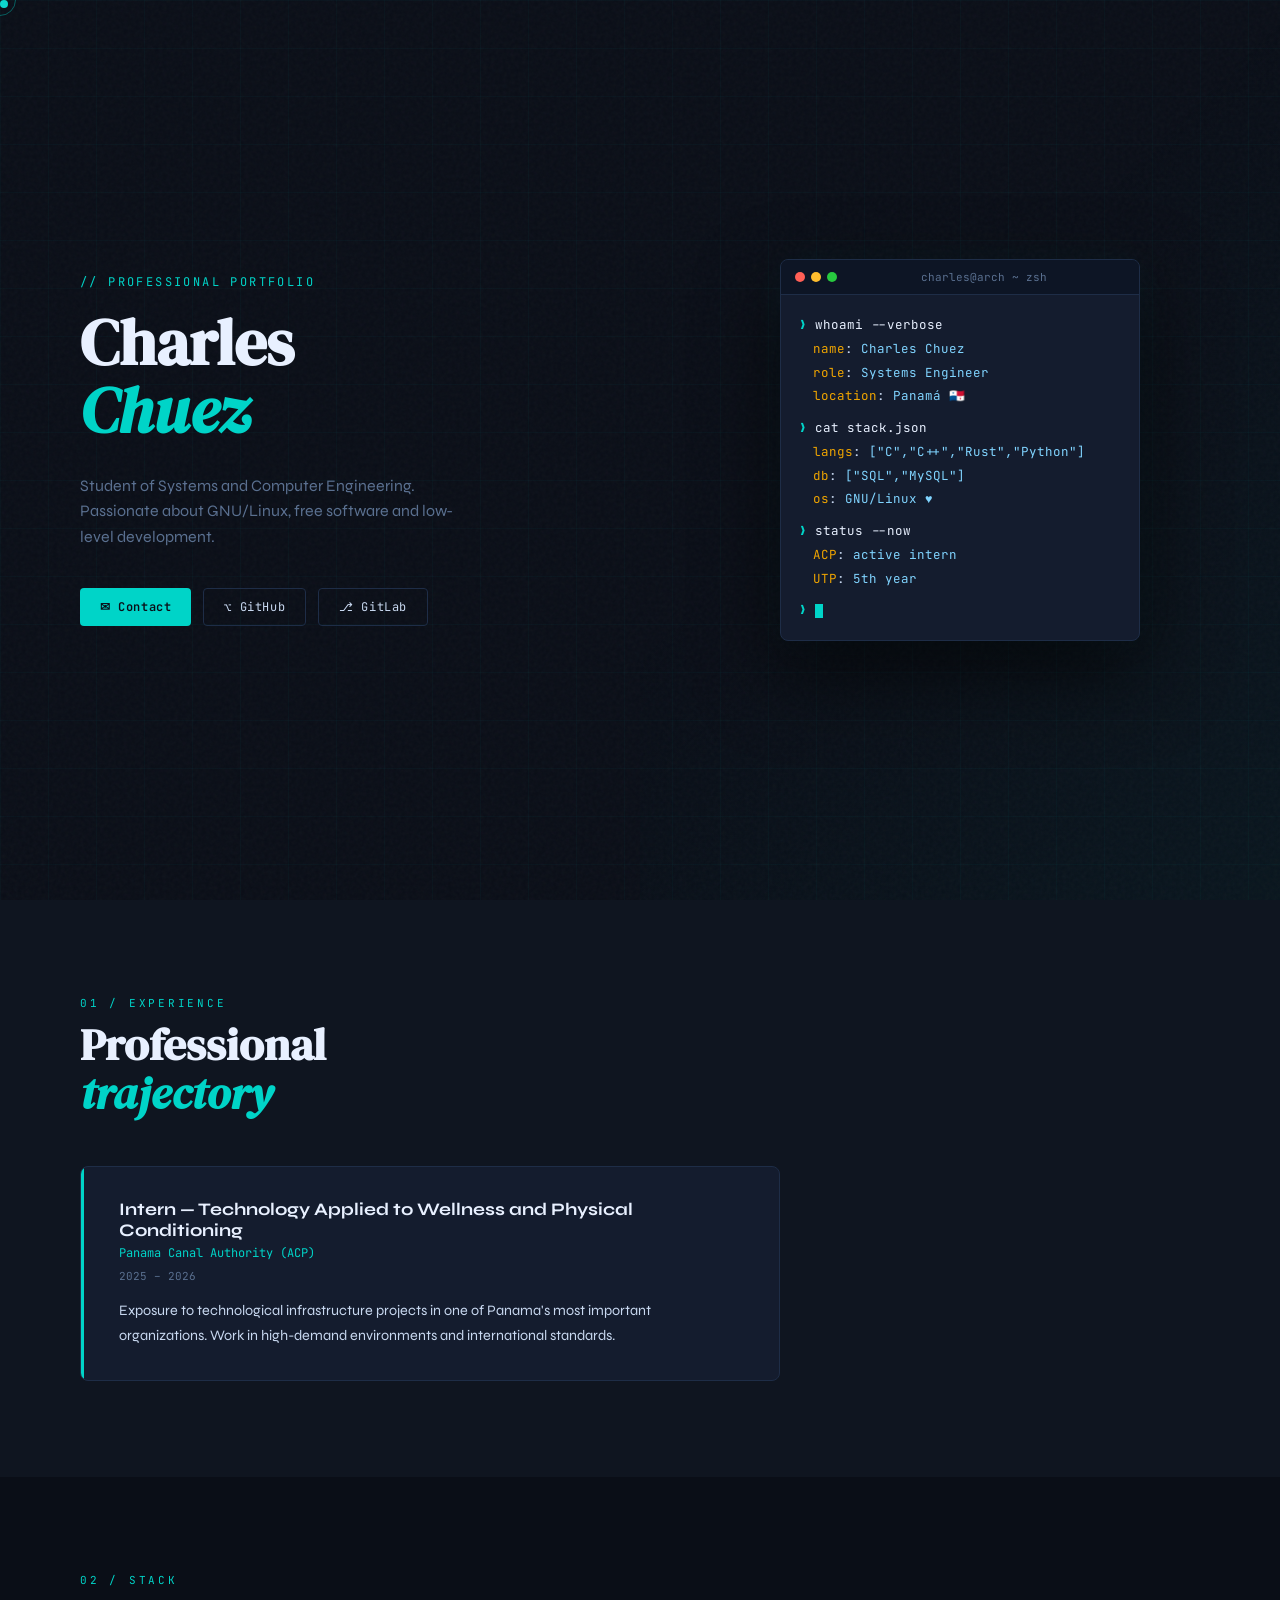
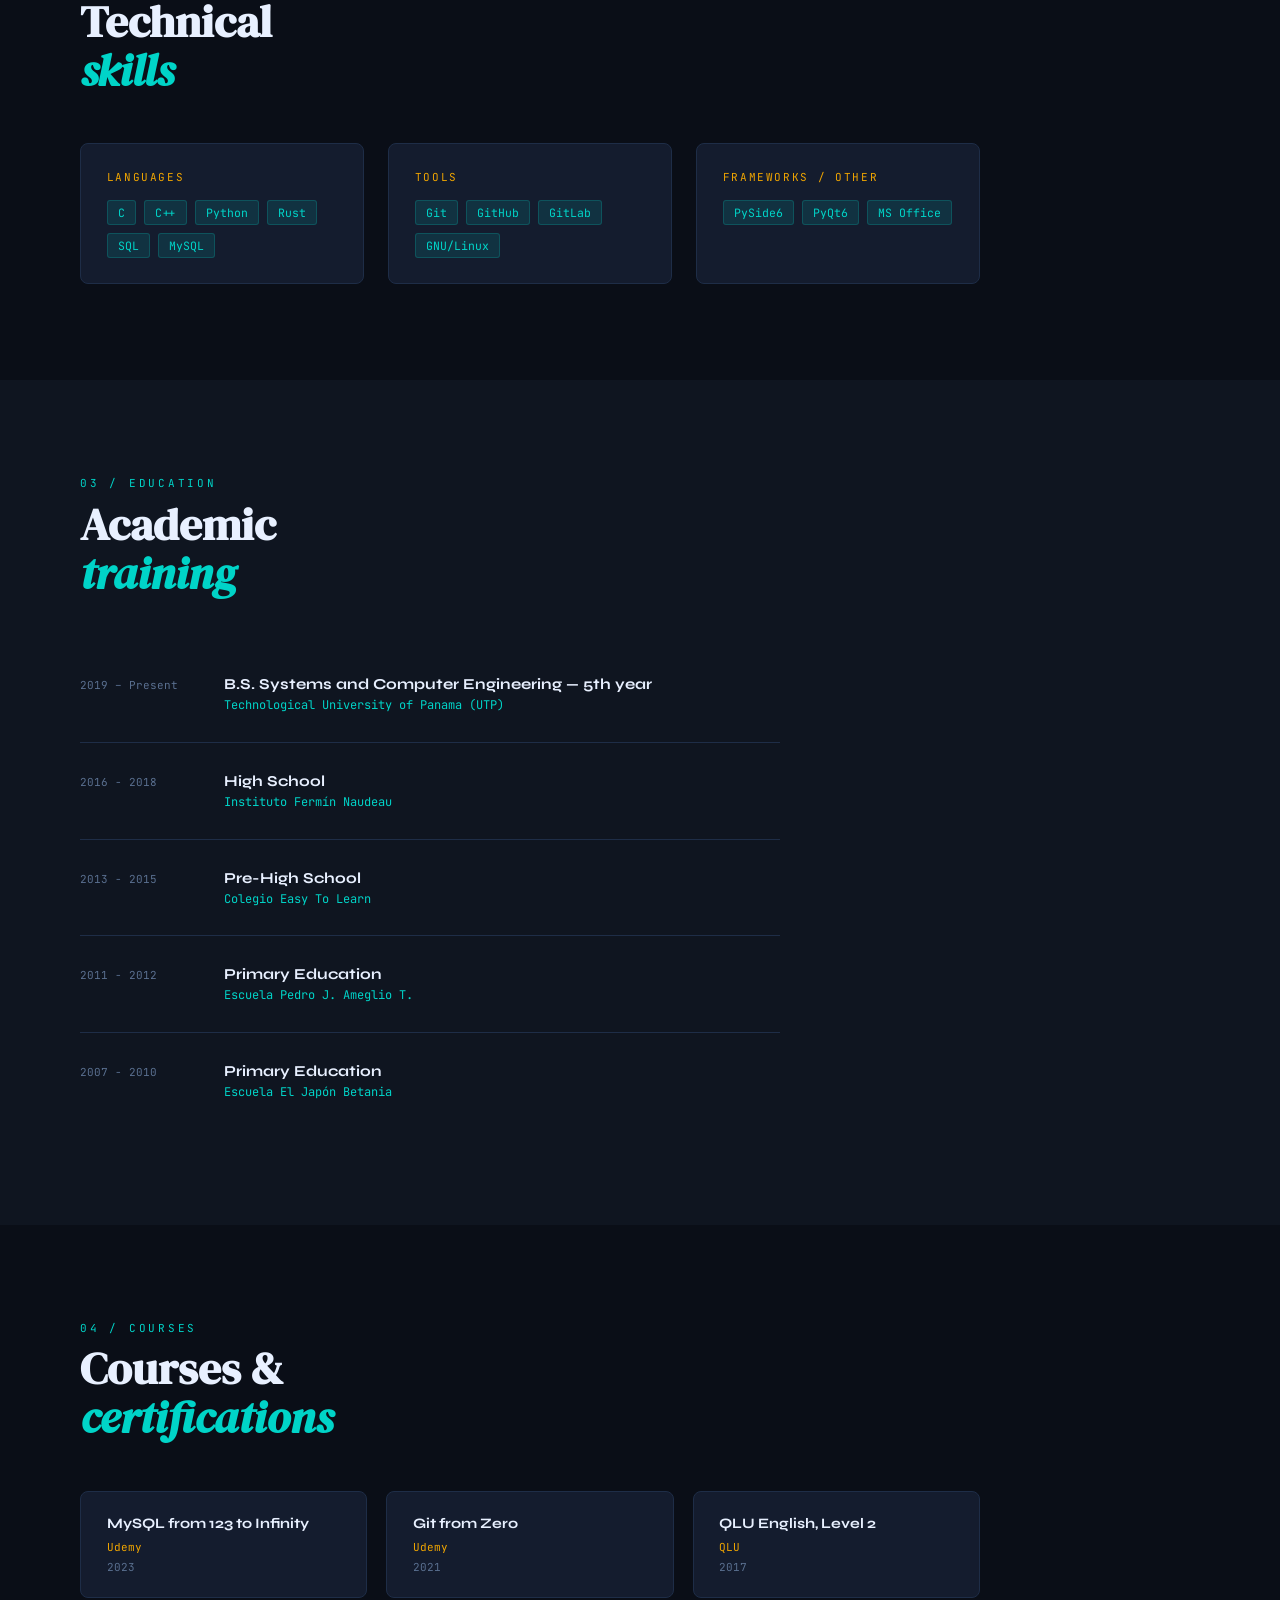
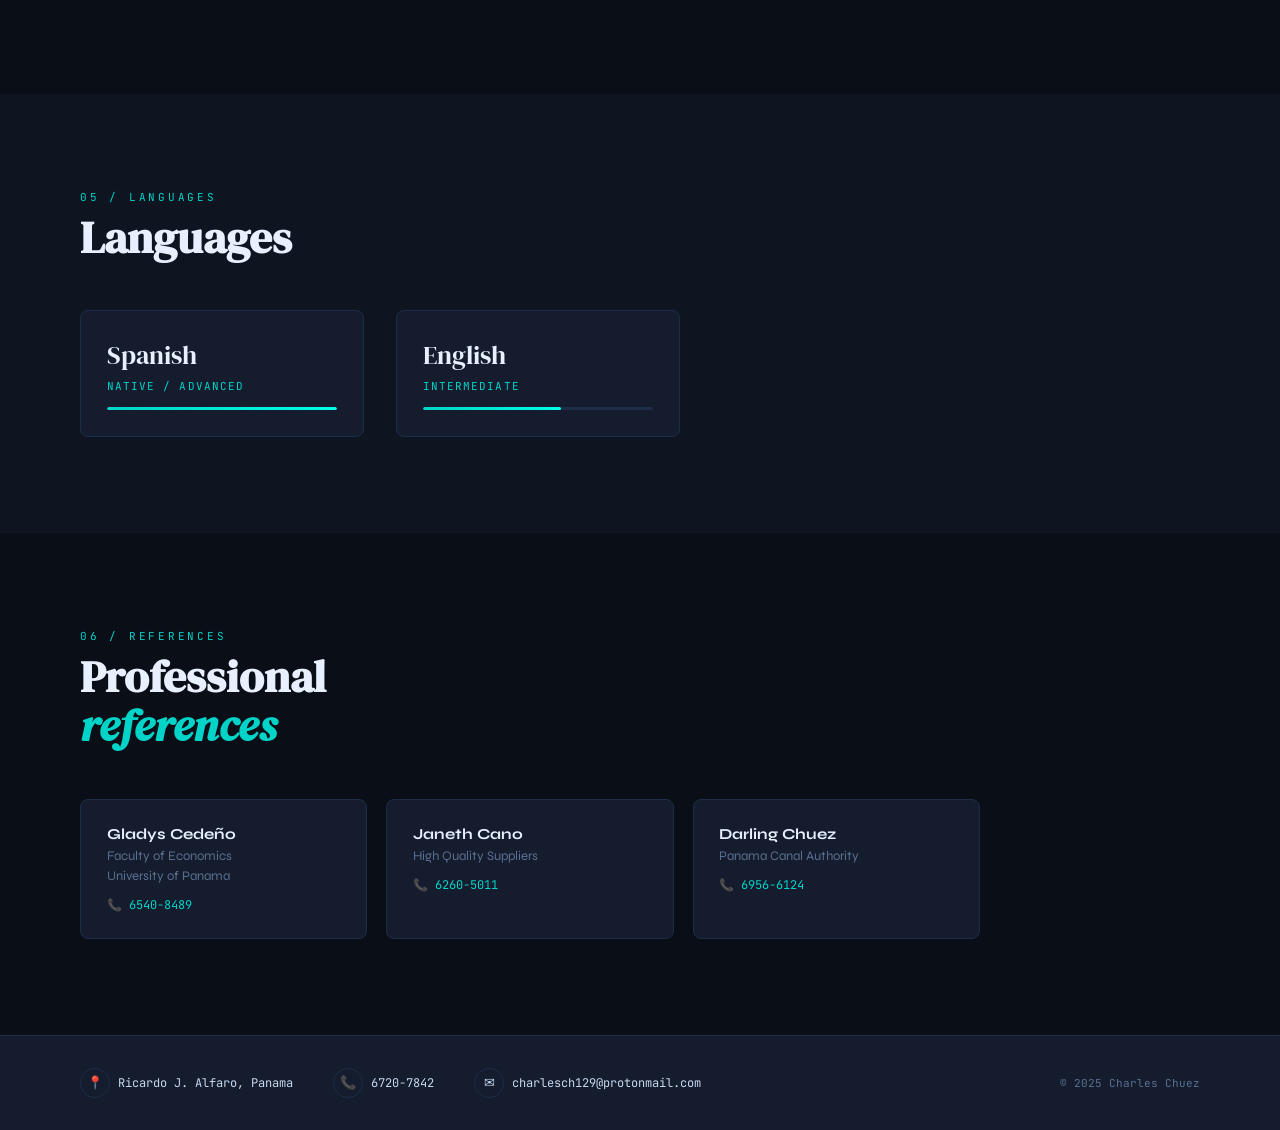
==== commit 085a2ac0: "Added japan school" ====
--- a/charles_chuez_cv.html
+++ b/charles_chuez_cv.html
@@ -723,24 +723,31 @@
           </div>
         </div>
         <div class="edu-item reveal">
-          <div class="edu-year">2016 – 2018</div>
+          <div class="edu-year">2016 - 2018</div>
           <div>
             <div class="edu-degree">High School</div>
             <div class="edu-school">Instituto Fermín Naudeau</div>
           </div>
         </div>
         <div class="edu-item reveal">
-          <div class="edu-year">2013 – 2015</div>
+          <div class="edu-year">2013 - 2015</div>
           <div>
             <div class="edu-degree">Pre-High School</div>
             <div class="edu-school">Colegio Easy To Learn</div>
           </div>
         </div>
         <div class="edu-item reveal">
-          <div class="edu-year">2011 – 2012</div>
+          <div class="edu-year">2011 - 2012</div>
           <div>
             <div class="edu-degree">Primary Education</div>
             <div class="edu-school">Escuela Pedro J. Ameglio T.</div>
+          </div>
+        </div>
+        <div class="edu-item reveal">
+          <div class="edu-year">2007 - 2010</div>
+          <div>
+            <div class="edu-degree">Primary Education</div>
+            <div class="edu-school">Escuela El Japón Betania</div>
           </div>
         </div>
       </div>
